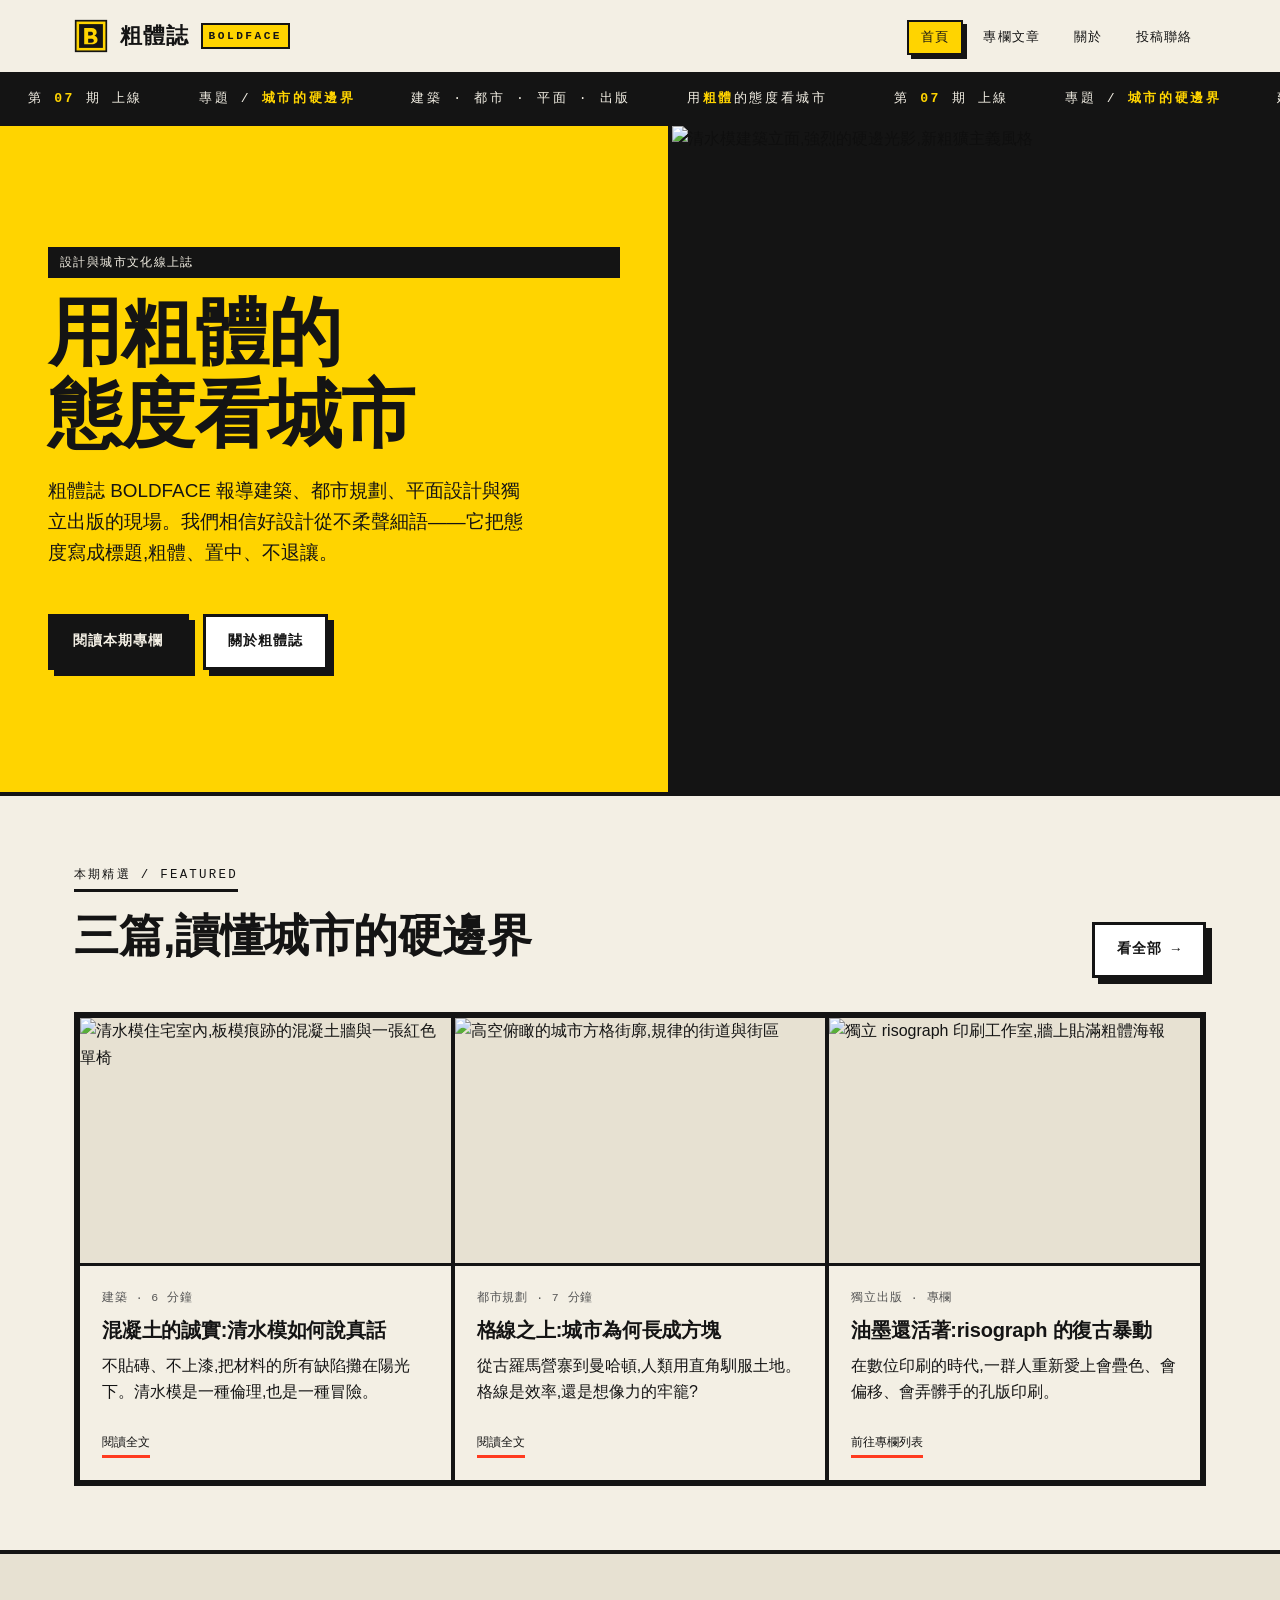
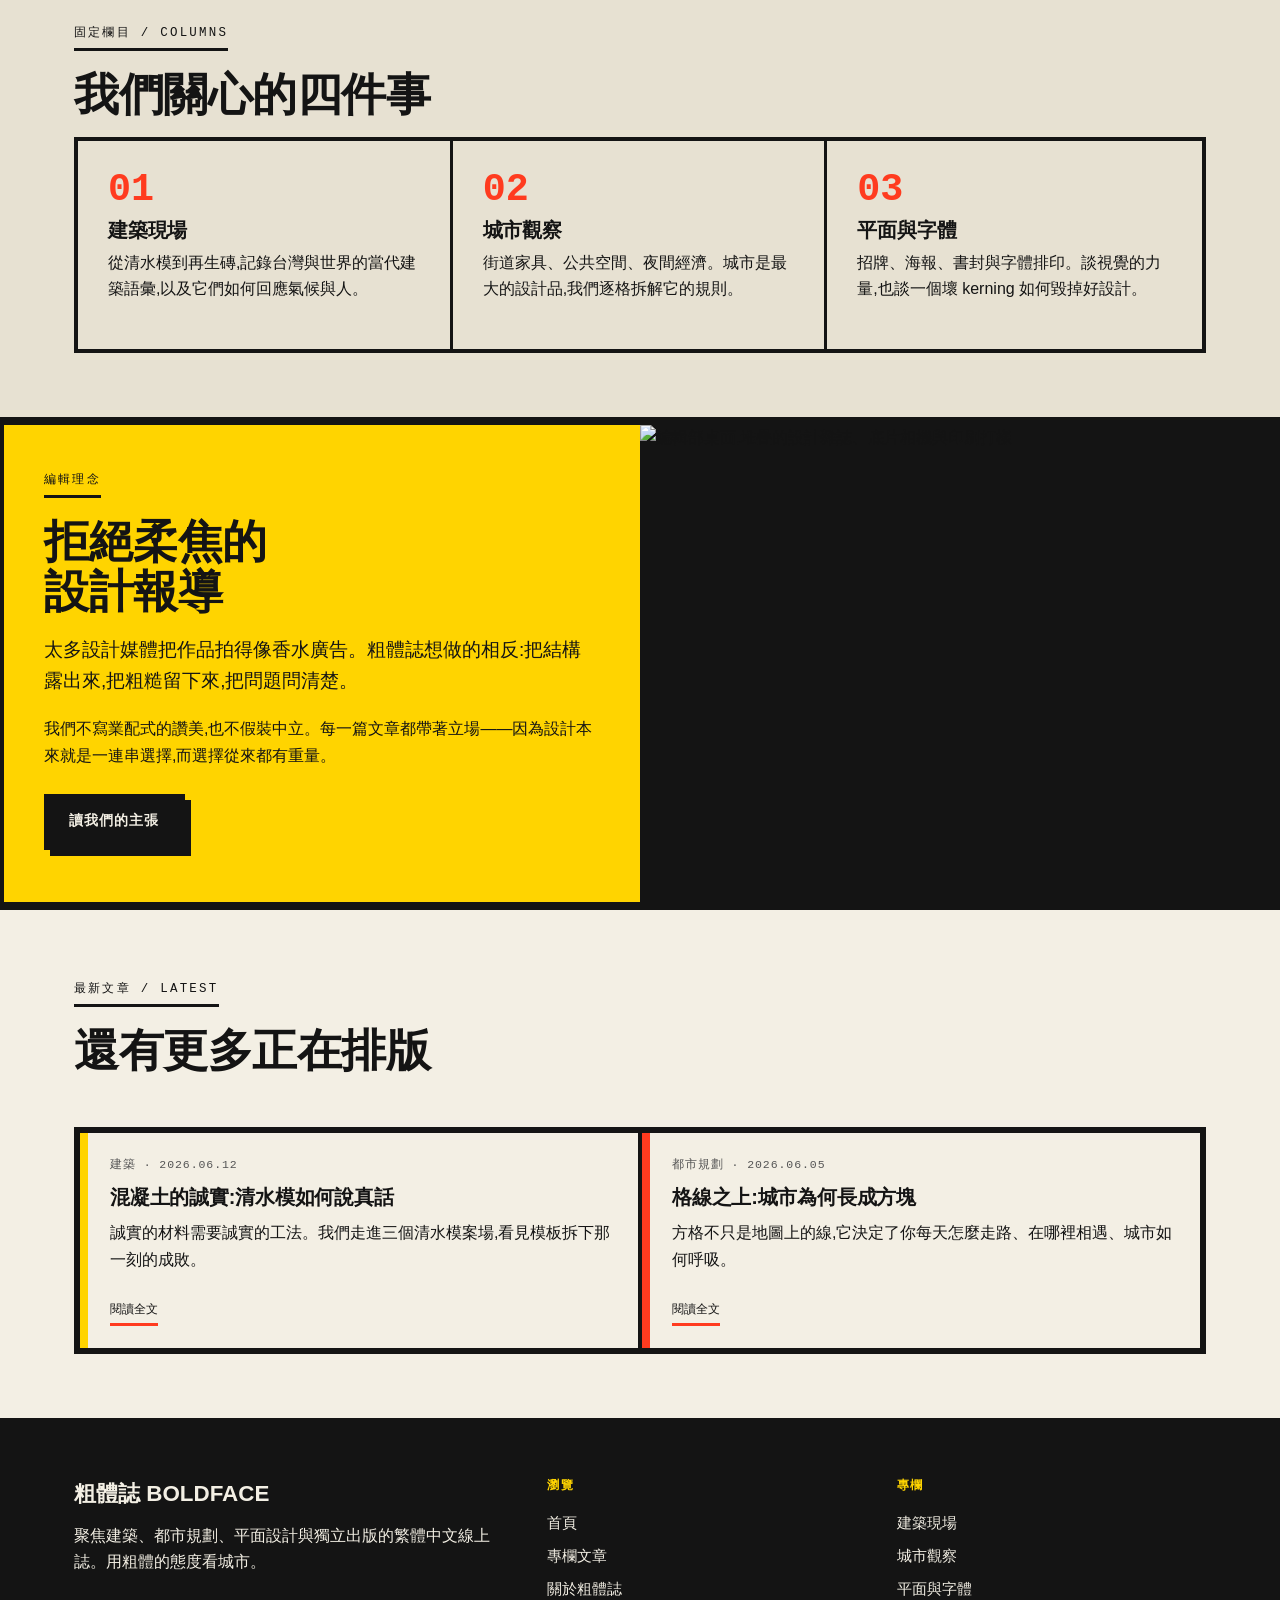
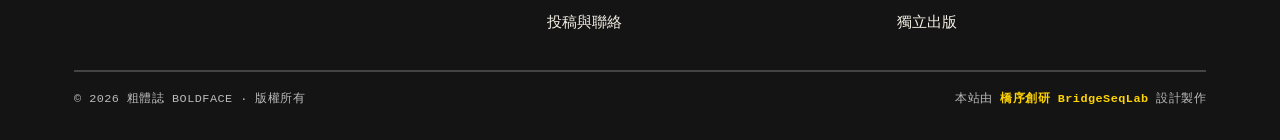
==== index.html @ cc8a8717 "feat: 粗體誌 BOLDFACE 設計與城市文化線上誌(預覽站初版)" ====
<!DOCTYPE html>
<html lang="zh-Hant">
<head>
<meta charset="UTF-8">
<meta name="viewport" content="width=device-width, initial-scale=1">
<title>粗體誌 BOLDFACE｜設計與城市文化線上誌</title>
<meta name="description" content="粗體誌 BOLDFACE 是一本聚焦建築、都市規劃、平面設計與獨立出版的繁體中文線上誌。我們用粗體的態度,報導城市裡值得被看見的設計現場。">
<meta name="keywords" content="設計誌,城市文化,建築設計,都市規劃,平面設計,字體排印,獨立出版,新粗獷主義">
<link rel="canonical" href="https://izzo24.github.io/boldface-mag/index.html">
<meta property="og:type" content="website">
<meta property="og:site_name" content="粗體誌 BOLDFACE">
<meta property="og:title" content="粗體誌 BOLDFACE｜設計與城市文化線上誌">
<meta property="og:description" content="聚焦建築、都市規劃、平面設計與獨立出版的繁體中文線上誌,用粗體的態度報導城市裡的設計現場。">
<meta property="og:url" content="https://izzo24.github.io/boldface-mag/index.html">
<meta property="og:image" content="https://izzo24.github.io/boldface-mag/images/hero.webp">
<meta name="twitter:card" content="summary_large_image">
<meta name="theme-color" content="#ffd400">
<link rel="icon" href="./logo.svg" type="image/svg+xml">
<link rel="stylesheet" href="./css/style.css">
<script type="application/ld+json">
{
  "@context":"https://schema.org",
  "@graph":[
    {
      "@type":"WebSite",
      "@id":"https://izzo24.github.io/boldface-mag/#website",
      "url":"https://izzo24.github.io/boldface-mag/",
      "name":"粗體誌 BOLDFACE",
      "inLanguage":"zh-Hant",
      "description":"聚焦建築、都市規劃、平面設計與獨立出版的繁體中文線上誌。",
      "publisher":{"@id":"https://izzo24.github.io/boldface-mag/#org"}
    },
    {
      "@type":"Organization",
      "@id":"https://izzo24.github.io/boldface-mag/#org",
      "name":"粗體誌 BOLDFACE",
      "url":"https://izzo24.github.io/boldface-mag/",
      "logo":"https://izzo24.github.io/boldface-mag/logo.svg",
      "slogan":"用粗體的態度看城市"
    },
    {
      "@type":"ItemList",
      "name":"本期精選",
      "itemListElement":[
        {"@type":"ListItem","position":1,"url":"https://izzo24.github.io/boldface-mag/article-concrete.html","name":"混凝土的誠實:清水模如何說真話"},
        {"@type":"ListItem","position":2,"url":"https://izzo24.github.io/boldface-mag/article-citygrid.html","name":"格線之上:城市為何長成方塊"},
        {"@type":"ListItem","position":3,"url":"https://izzo24.github.io/boldface-mag/articles.html","name":"全部專欄文章"}
      ]
    }
  ]
}
</script>
</head>
<body>
<a class="skip" href="#main">跳到主要內容</a>
<header class="site">
  <div class="wrap nav">
    <a class="brand" href="./index.html" aria-label="粗體誌 BOLDFACE 首頁">
      <svg width="34" height="34" viewBox="0 0 120 120" aria-hidden="true"><rect x="6" y="6" width="108" height="108" fill="#ffd400" stroke="#141414" stroke-width="6"/><rect x="18" y="18" width="84" height="84" fill="#141414"/><path d="M36 32h26c11 0 18 6 18 15 0 6-3 10-8 12 7 2 11 7 11 14 0 10-8 16-21 16H36V32zm14 13v13h9c5 0 8-2 8-6 0-5-3-7-9-7h-8zm0 25v14h11c6 0 9-3 9-7 0-5-4-7-10-7H50z" fill="#ffd400"/></svg>
      <span class="zh">粗體誌</span><span class="en">BOLDFACE</span>
    </a>
    <nav aria-label="主選單">
      <button class="navtoggle" aria-expanded="false" aria-controls="primary-menu">選單 ≡</button>
      <ul id="primary-menu">
        <li><a href="./index.html" aria-current="page">首頁</a></li>
        <li><a href="./articles.html">專欄文章</a></li>
        <li><a href="./about.html">關於</a></li>
        <li><a href="./contact.html">投稿聯絡</a></li>
      </ul>
    </nav>
  </div>
</header>

<div class="marquee" aria-hidden="true"><div>
  <span>第 <b>07</b> 期 上線</span><span>專題 / <b>城市的硬邊界</b></span><span>建築 · 都市 · 平面 · 出版</span><span>用<b>粗體</b>的態度看城市</span>
  <span>第 <b>07</b> 期 上線</span><span>專題 / <b>城市的硬邊界</b></span><span>建築 · 都市 · 平面 · 出版</span><span>用<b>粗體</b>的態度看城市</span>
</div></div>

<main id="main">
<!-- HERO -->
<section class="hero" style="padding:0">
  <div class="wrap" style="padding:0;max-width:none">
  <div class="hero-grid">
    <div class="hero-text">
      <span class="tag">設計與城市文化線上誌</span>
      <h1>用粗體的<br>態度看城市</h1>
      <p class="lead">粗體誌 BOLDFACE 報導建築、都市規劃、平面設計與獨立出版的現場。我們相信好設計從不柔聲細語——它把態度寫成標題,粗體、置中、不退讓。</p>
      <div class="hero-cta">
        <a class="btn solid" href="./articles.html">閱讀本期專欄</a>
        <a class="btn" href="./about.html">關於粗體誌</a>
      </div>
    </div>
    <div class="hero-media">
      <img src="./images/hero.webp" alt="清水模建築立面,強烈的硬邊光影,新粗獷主義風格" width="900" height="700">
    </div>
  </div>
  </div>
</section>

<!-- 精選 -->
<section>
  <div class="wrap">
    <div class="section-head">
      <div><span class="kicker">本期精選 / Featured</span><h2>三篇,讀懂城市的硬邊界</h2></div>
      <a class="btn" href="./articles.html">看全部 →</a>
    </div>
    <div class="cards">
      <a class="card" href="./article-concrete.html">
        <div class="thumb"><img src="./images/concrete.webp" alt="清水模住宅室內,板模痕跡的混凝土牆與一張紅色單椅" width="600" height="400"></div>
        <div class="body">
          <span class="meta">建築 · 6 分鐘</span>
          <h3>混凝土的誠實:清水模如何說真話</h3>
          <p>不貼磚、不上漆,把材料的所有缺陷攤在陽光下。清水模是一種倫理,也是一種冒險。</p>
          <span class="more">閱讀全文</span>
        </div>
      </a>
      <a class="card" href="./article-citygrid.html">
        <div class="thumb"><img src="./images/citygrid.webp" alt="高空俯瞰的城市方格街廓,規律的街道與街區" width="600" height="400"></div>
        <div class="body">
          <span class="meta">都市規劃 · 7 分鐘</span>
          <h3>格線之上:城市為何長成方塊</h3>
          <p>從古羅馬營寨到曼哈頓,人類用直角馴服土地。格線是效率,還是想像力的牢籠?</p>
          <span class="more">閱讀全文</span>
        </div>
      </a>
      <a class="card" href="./articles.html">
        <div class="thumb"><img src="./images/riso.webp" alt="獨立 risograph 印刷工作室,牆上貼滿粗體海報" width="600" height="400"></div>
        <div class="body">
          <span class="meta">獨立出版 · 專欄</span>
          <h3>油墨還活著:risograph 的復古暴動</h3>
          <p>在數位印刷的時代,一群人重新愛上會疊色、會偏移、會弄髒手的孔版印刷。</p>
          <span class="more">前往專欄列表</span>
        </div>
      </a>
    </div>
  </div>
</section>

<!-- 欄目 -->
<section style="background:var(--paper-2)">
  <div class="wrap">
    <span class="kicker">固定欄目 / Columns</span>
    <h2>我們關心的四件事</h2>
    <div class="feature-row">
      <div class="feature"><div class="num">01</div><h3>建築現場</h3><p>從清水模到再生磚,記錄台灣與世界的當代建築語彙,以及它們如何回應氣候與人。</p></div>
      <div class="feature"><div class="num">02</div><h3>城市觀察</h3><p>街道家具、公共空間、夜間經濟。城市是最大的設計品,我們逐格拆解它的規則。</p></div>
      <div class="feature"><div class="num">03</div><h3>平面與字體</h3><p>招牌、海報、書封與字體排印。談視覺的力量,也談一個壞 kerning 如何毀掉好設計。</p></div>
    </div>
  </div>
</section>

<!-- 理念 split -->
<section style="padding:0">
  <div class="wrap" style="padding:0;max-width:none">
  <div class="split">
    <div class="pane fill">
      <span class="kicker">編輯理念</span>
      <h2>拒絕柔焦的<br>設計報導</h2>
      <p class="lead">太多設計媒體把作品拍得像香水廣告。粗體誌想做的相反:把結構露出來,把粗糙留下來,把問題問清楚。</p>
      <p>我們不寫業配式的讚美,也不假裝中立。每一篇文章都帶著立場——因為設計本來就是一連串選擇,而選擇從來都有重量。</p>
      <a class="btn solid" href="./about.html" style="margin-top:8px">讀我們的主張</a>
    </div>
    <div class="pane media"><img src="./images/desk.webp" alt="編輯部桌面,堆疊的設計雜誌、底片相機與印刷打樣" width="800" height="600"></div>
  </div>
  </div>
</section>

<!-- 最新 -->
<section>
  <div class="wrap">
    <div class="section-head"><div><span class="kicker">最新文章 / Latest</span><h2>還有更多正在排版</h2></div></div>
    <div class="cards two">
      <a class="card" href="./article-concrete.html">
        <div class="body" style="border-left:8px solid var(--accent)">
          <span class="meta">建築 · 2026.06.12</span>
          <h3>混凝土的誠實:清水模如何說真話</h3>
          <p>誠實的材料需要誠實的工法。我們走進三個清水模案場,看見模板拆下那一刻的成敗。</p>
          <span class="more">閱讀全文</span>
        </div>
      </a>
      <a class="card" href="./article-citygrid.html">
        <div class="body" style="border-left:8px solid var(--accent-2)">
          <span class="meta">都市規劃 · 2026.06.05</span>
          <h3>格線之上:城市為何長成方塊</h3>
          <p>方格不只是地圖上的線,它決定了你每天怎麼走路、在哪裡相遇、城市如何呼吸。</p>
          <span class="more">閱讀全文</span>
        </div>
      </a>
    </div>
  </div>
</section>
</main>

<footer class="site">
  <div class="wrap">
    <div class="cols">
      <div>
        <div class="fbrand">粗體誌 BOLDFACE</div>
        <p>聚焦建築、都市規劃、平面設計與獨立出版的繁體中文線上誌。用粗體的態度看城市。</p>
      </div>
      <div>
        <h4>瀏覽</h4>
        <ul>
          <li><a href="./index.html">首頁</a></li>
          <li><a href="./articles.html">專欄文章</a></li>
          <li><a href="./about.html">關於粗體誌</a></li>
          <li><a href="./contact.html">投稿與聯絡</a></li>
        </ul>
      </div>
      <div>
        <h4>專欄</h4>
        <ul>
          <li><a href="./article-concrete.html">建築現場</a></li>
          <li><a href="./article-citygrid.html">城市觀察</a></li>
          <li><a href="./articles.html">平面與字體</a></li>
          <li><a href="./articles.html">獨立出版</a></li>
        </ul>
      </div>
    </div>
    <div class="colophon">
      <span>© <span id="year">2026</span> 粗體誌 BOLDFACE · 版權所有</span>
      <span>本站由 <b>橋序創研 BridgeSeqLab</b> 設計製作</span>
    </div>
  </div>
</footer>
<script src="./js/main.js"></script>
</body>
</html>
---- css/style.css ----
/* ===========================================================
   粗體誌 BOLDFACE — Neo-Brutalism 設計與城市文化線上誌
   配色與排版全以 CSS 變數控制
   =========================================================== */
:root{
  --ink:#141414;
  --paper:#f3efe4;
  --paper-2:#e7e1d2;
  --accent:#ffd400;   /* 強調黃 */
  --accent-2:#ff3b1f; /* 強調紅 */
  --accent-3:#1f4dff; /* 強調藍 */
  --white:#ffffff;
  --line:#141414;
  --shadow:6px 6px 0 var(--ink);
  --shadow-sm:4px 4px 0 var(--ink);
  --serif:"PingFang TC","Songti TC","Noto Serif TC",serif;
  --sans:"Helvetica Neue",Arial,"PingFang TC","Microsoft JhengHei",sans-serif;
  --mono:"SFMono-Regular",Consolas,"Liberation Mono",Menlo,monospace;
  --maxw:1180px;
}
*{box-sizing:border-box;margin:0;padding:0}
html{scroll-behavior:smooth}
body{
  font-family:var(--sans);
  background:var(--paper);
  color:var(--ink);
  line-height:1.65;
  -webkit-font-smoothing:antialiased;
  text-rendering:optimizeLegibility;
}
img{max-width:100%;display:block}
a{color:inherit;text-decoration:none}
.wrap{max-width:var(--maxw);margin:0 auto;padding:0 24px}

/* ---------- 共用標記 / 標籤 ---------- */
.tag{
  display:inline-block;font-family:var(--mono);font-size:.72rem;
  letter-spacing:.12em;text-transform:uppercase;
  background:var(--ink);color:var(--paper);
  padding:4px 10px;border:2px solid var(--ink);
}
.tag.alt{background:var(--accent);color:var(--ink)}
.tag.red{background:var(--accent-2);color:var(--white)}
.tag.blue{background:var(--accent-3);color:var(--white)}

/* ---------- 頂部導覽 ---------- */
.skip{position:absolute;left:-999px}
.skip:focus{left:8px;top:8px;background:var(--accent);padding:8px;z-index:99;border:2px solid var(--ink)}
header.site{
  border-bottom:4px solid var(--ink);
  background:var(--paper);
  position:sticky;top:0;z-index:50;
}
.nav{display:flex;align-items:center;justify-content:space-between;height:72px}
.brand{display:flex;align-items:center;gap:12px;font-weight:800}
.brand svg{display:block}
.brand .zh{font-size:1.35rem;letter-spacing:.04em}
.brand .en{font-family:var(--mono);font-size:.7rem;letter-spacing:.22em;background:var(--accent);padding:2px 6px;border:2px solid var(--ink)}
.nav ul{list-style:none;display:flex;gap:6px;align-items:center}
.nav ul a{
  font-family:var(--mono);font-size:.82rem;text-transform:uppercase;letter-spacing:.08em;
  padding:8px 12px;border:2px solid transparent;
}
.nav ul a:hover,.nav ul a[aria-current="page"]{border:2px solid var(--ink);background:var(--accent);box-shadow:var(--shadow-sm)}
.navtoggle{display:none;font-family:var(--mono);font-size:.8rem;border:3px solid var(--ink);background:var(--accent);padding:8px 12px;cursor:pointer;text-transform:uppercase}

/* ---------- 區塊標題 ---------- */
.kicker{font-family:var(--mono);font-size:.78rem;letter-spacing:.18em;text-transform:uppercase;display:inline-block;border-bottom:3px solid var(--ink);padding-bottom:4px;margin-bottom:18px}
h1,h2,h3{line-height:1.12;letter-spacing:-.01em}
h1{font-size:clamp(2.4rem,6vw,4.6rem);font-weight:800}
h2{font-size:clamp(1.8rem,3.6vw,2.8rem);font-weight:800;margin-bottom:18px}
h3{font-size:1.25rem;font-weight:800}
p{margin-bottom:1.05em}
.lead{font-size:1.18rem}

/* ---------- Hero ---------- */
.hero{border-bottom:4px solid var(--ink);background:var(--accent)}
.hero-grid{display:grid;grid-template-columns:1.05fr .95fr;min-height:74vh}
.hero-text{padding:56px 48px;display:flex;flex-direction:column;justify-content:center;border-right:4px solid var(--ink)}
.hero-text h1{margin:14px 0 18px}
.hero-text .lead{max-width:46ch}
.hero-media{position:relative;overflow:hidden;background:var(--ink)}
.hero-media img{width:100%;height:100%;object-fit:cover;filter:grayscale(.1) contrast(1.05)}
.hero-cta{display:flex;gap:14px;flex-wrap:wrap;margin-top:26px}

/* ---------- 按鈕 ---------- */
.btn{
  display:inline-block;font-family:var(--mono);text-transform:uppercase;letter-spacing:.08em;
  font-size:.85rem;font-weight:700;padding:14px 22px;border:3px solid var(--ink);
  background:var(--white);box-shadow:var(--shadow);transition:transform .08s,box-shadow .08s;cursor:pointer;
}
.btn:hover{transform:translate(2px,2px);box-shadow:var(--shadow-sm)}
.btn:active{transform:translate(6px,6px);box-shadow:0 0 0 var(--ink)}
.btn.solid{background:var(--ink);color:var(--paper)}
.btn.red{background:var(--accent-2);color:var(--white)}

/* ---------- 區段 ---------- */
section{padding:64px 0;border-bottom:4px solid var(--ink)}
.section-head{display:flex;align-items:flex-end;justify-content:space-between;gap:20px;margin-bottom:34px;flex-wrap:wrap}

/* ---------- 文章卡片格 ---------- */
.cards{display:grid;grid-template-columns:repeat(3,1fr);gap:0;border:4px solid var(--ink);background:var(--ink)}
.cards.two{grid-template-columns:repeat(2,1fr)}
.card{background:var(--paper);border:2px solid var(--ink);display:flex;flex-direction:column}
.card .thumb{aspect-ratio:3/2;overflow:hidden;border-bottom:3px solid var(--ink);background:var(--paper-2)}
.card .thumb img{width:100%;height:100%;object-fit:cover}
.card .body{padding:22px;display:flex;flex-direction:column;gap:10px;flex:1}
.card .meta{font-family:var(--mono);font-size:.72rem;letter-spacing:.08em;text-transform:uppercase;color:#555}
.card h3{margin:2px 0}
.card .more{margin-top:auto;font-family:var(--mono);font-size:.78rem;text-transform:uppercase;border-bottom:3px solid var(--accent-2);align-self:flex-start;padding-bottom:2px}
.card:hover h3{text-decoration:underline;text-decoration-thickness:3px}

/* ---------- 條列特色 ---------- */
.feature-row{display:grid;grid-template-columns:repeat(3,1fr);gap:0;border:4px solid var(--ink)}
.feature{padding:30px;border-right:3px solid var(--ink)}
.feature:last-child{border-right:none}
.feature .num{font-family:var(--mono);font-size:2.4rem;font-weight:800;color:var(--accent-2);line-height:1}
.feature h3{margin:10px 0 8px}

/* ---------- 雙欄 split ---------- */
.split{display:grid;grid-template-columns:1fr 1fr;gap:0;border:4px solid var(--ink);align-items:stretch}
.split .pane{padding:40px}
.split .pane.media{padding:0;background:var(--ink);min-height:340px}
.split .pane.media img{width:100%;height:100%;object-fit:cover}
.split .pane.fill{background:var(--accent)}

/* ---------- 文章內文 ---------- */
.article{max-width:760px;margin:0 auto}
.article .hero-img{border:4px solid var(--ink);box-shadow:var(--shadow);margin:8px 0 36px;aspect-ratio:16/9;overflow:hidden}
.article .hero-img img{width:100%;height:100%;object-fit:cover}
.article-body p{font-size:1.08rem}
.article-body h2{margin-top:40px;font-size:1.7rem;border-left:8px solid var(--accent);padding-left:14px}
.article-body h3{margin-top:28px}
.article-body blockquote{border:3px solid var(--ink);background:var(--accent);padding:22px;margin:28px 0;font-size:1.3rem;font-weight:800;box-shadow:var(--shadow-sm)}
.article-body ul{margin:0 0 1.1em 1.3em}
.article-body li{margin-bottom:.4em}
.byline{font-family:var(--mono);font-size:.8rem;text-transform:uppercase;letter-spacing:.06em;display:flex;gap:14px;flex-wrap:wrap;border-top:3px solid var(--ink);border-bottom:3px solid var(--ink);padding:14px 0;margin-bottom:30px}

/* ---------- 麵包屑 ---------- */
.crumbs{font-family:var(--mono);font-size:.74rem;text-transform:uppercase;letter-spacing:.06em;padding:16px 0;color:#555}
.crumbs a:hover{color:var(--ink);text-decoration:underline}

/* ---------- 表單 ---------- */
.form{display:grid;gap:18px;max-width:620px}
.field label{display:block;font-family:var(--mono);font-size:.78rem;text-transform:uppercase;letter-spacing:.08em;margin-bottom:6px}
.field input,.field textarea,.field select{
  width:100%;font-family:var(--sans);font-size:1rem;padding:13px 14px;
  border:3px solid var(--ink);background:var(--white);
}
.field input:focus,.field textarea:focus,.field select:focus{outline:none;box-shadow:var(--shadow-sm);background:#fffef5}
.note{font-family:var(--mono);font-size:.78rem;color:#555}

/* ---------- 跑馬燈 ---------- */
.marquee{overflow:hidden;border-bottom:4px solid var(--ink);background:var(--ink);color:var(--paper)}
.marquee div{display:inline-block;white-space:nowrap;font-family:var(--mono);text-transform:uppercase;letter-spacing:.2em;padding:12px 0;animation:scroll 28s linear infinite;font-size:.82rem}
.marquee span{padding:0 28px}
.marquee span b{color:var(--accent)}
@keyframes scroll{from{transform:translateX(0)}to{transform:translateX(-50%)}}

/* ---------- 頁尾 ---------- */
footer.site{background:var(--ink);color:var(--paper);padding:54px 0 30px}
footer.site .cols{display:grid;grid-template-columns:1.4fr 1fr 1fr;gap:40px;margin-bottom:36px}
footer.site h4{font-family:var(--mono);font-size:.78rem;text-transform:uppercase;letter-spacing:.12em;color:var(--accent);margin-bottom:14px}
footer.site a{color:var(--paper)}
footer.site a:hover{color:var(--accent);text-decoration:underline}
footer.site ul{list-style:none;display:grid;gap:8px;font-size:.95rem}
footer.site .fbrand{font-size:1.4rem;font-weight:800;margin-bottom:10px}
.colophon{border-top:2px solid #444;padding-top:18px;font-family:var(--mono);font-size:.74rem;letter-spacing:.04em;color:#bbb;display:flex;justify-content:space-between;flex-wrap:wrap;gap:10px}
.colophon b{color:var(--accent)}

/* ---------- 404 ---------- */
.err{min-height:60vh;display:flex;flex-direction:column;align-items:center;justify-content:center;text-align:center;padding:60px 24px}
.err .big{font-size:clamp(5rem,18vw,12rem);font-weight:800;line-height:.9;color:var(--accent-2);-webkit-text-stroke:3px var(--ink)}

/* ---------- RWD ---------- */
@media(max-width:900px){
  .hero-grid{grid-template-columns:1fr}
  .hero-text{border-right:none;border-bottom:4px solid var(--ink);padding:40px 24px}
  .hero-media{min-height:46vh}
  .cards,.cards.two{grid-template-columns:1fr}
  .feature-row{grid-template-columns:1fr}
  .feature{border-right:none;border-bottom:3px solid var(--ink)}
  .feature:last-child{border-bottom:none}
  .split{grid-template-columns:1fr}
  .split .pane.media{min-height:240px}
  footer.site .cols{grid-template-columns:1fr;gap:28px}
  .nav ul{
    display:none;position:absolute;top:72px;left:0;right:0;flex-direction:column;gap:0;
    background:var(--paper);border-bottom:4px solid var(--ink);
  }
  .nav ul.open{display:flex}
  .nav ul li{border-top:2px solid var(--ink)}
  .nav ul a{display:block;padding:16px 24px}
  .nav ul a:hover,.nav ul a[aria-current="page"]{box-shadow:none}
  .navtoggle{display:inline-block}
}
@media(max-width:520px){
  .wrap{padding:0 16px}
  .hero-text{padding:32px 16px}
  section{padding:44px 0}
}
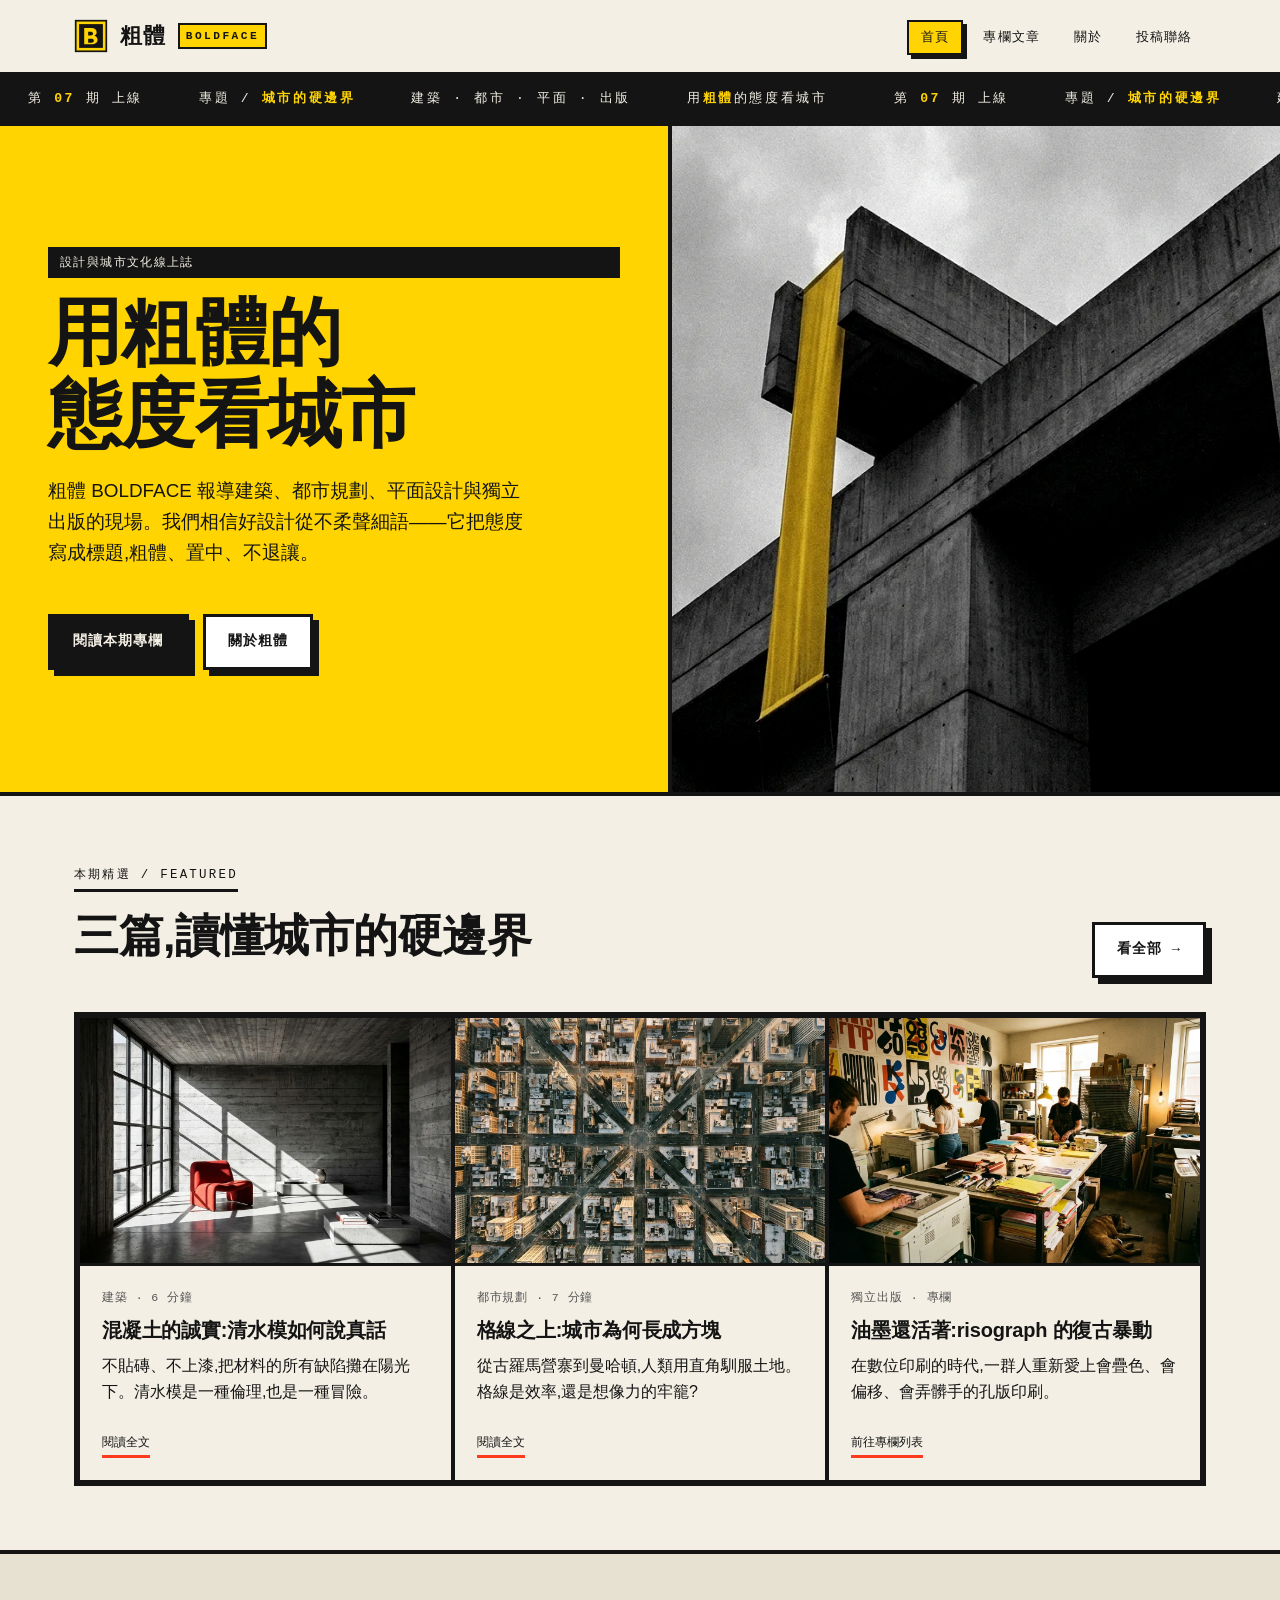
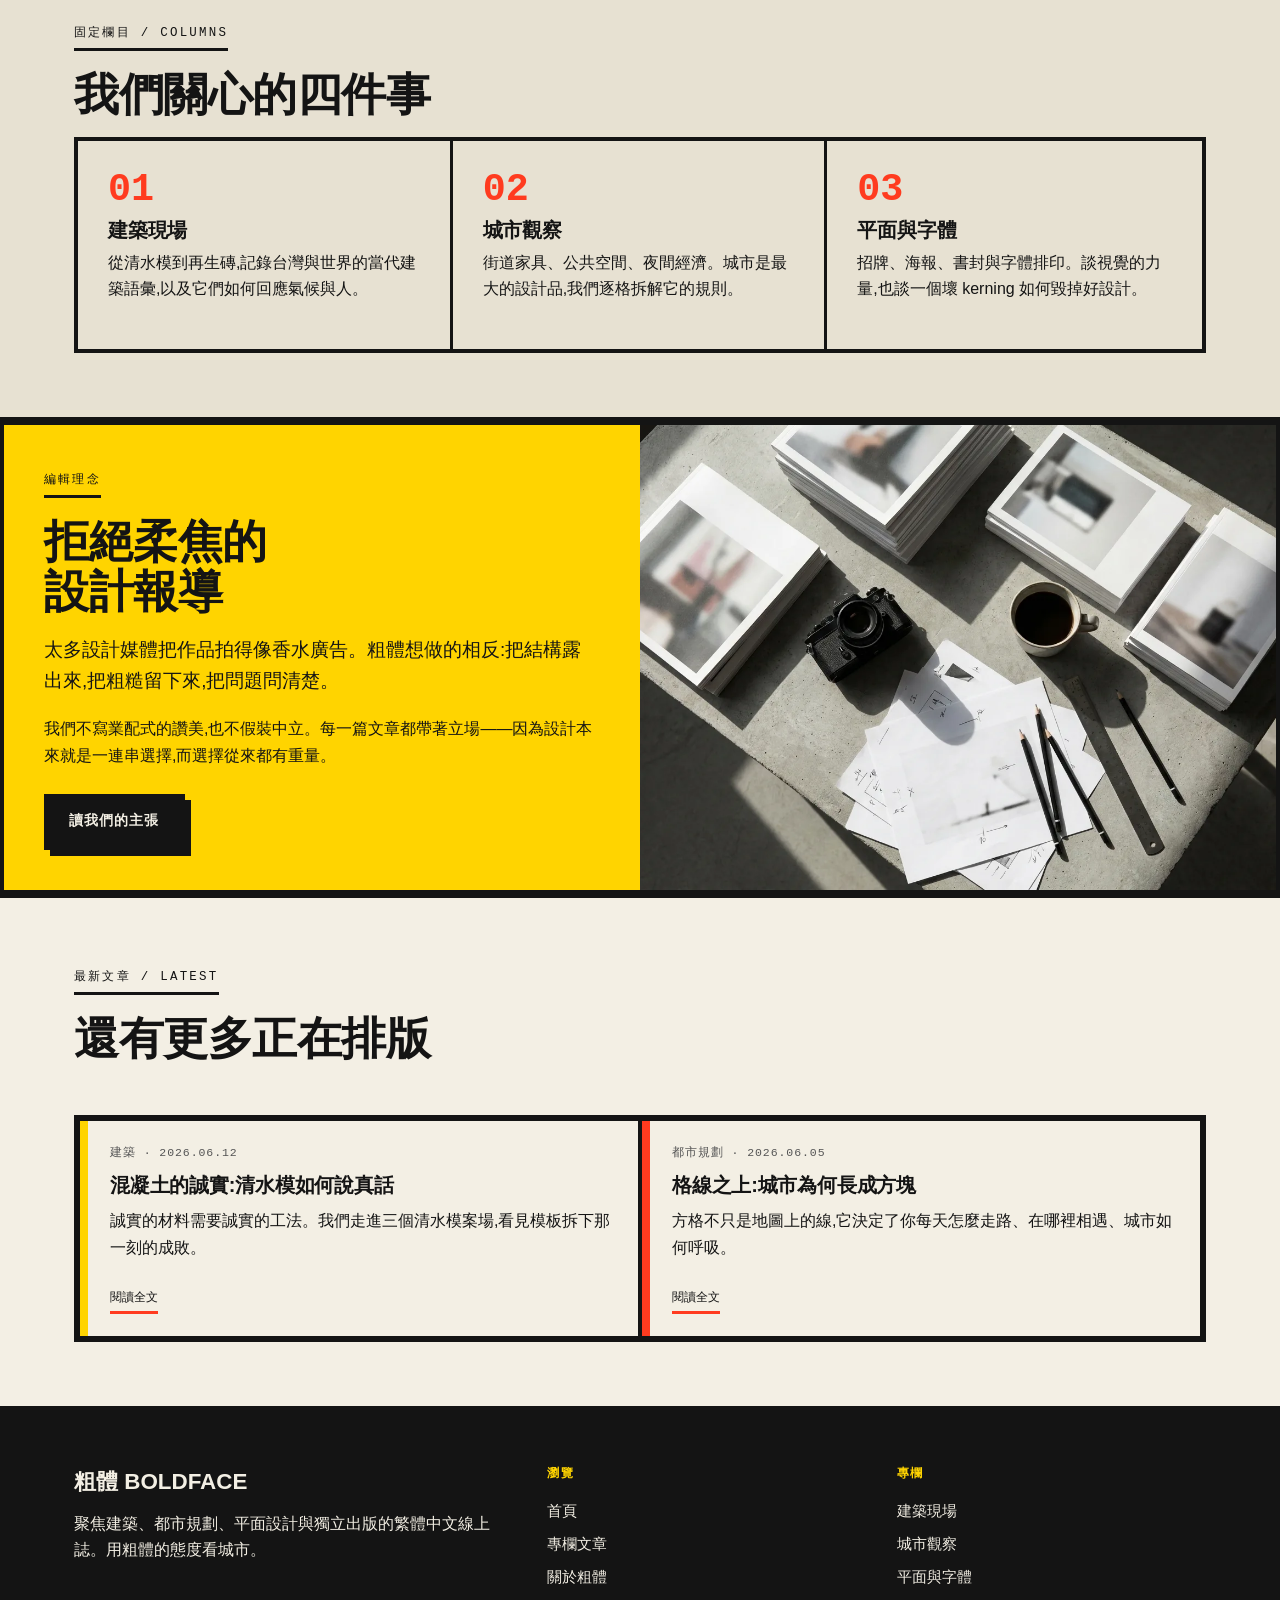
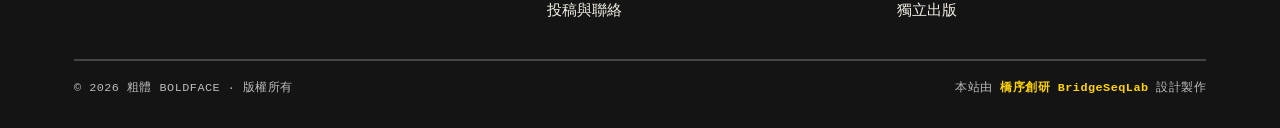
==== commit 0d0c2e85: "rename: 品牌站名去「誌」（更符合台灣命名）" ====
--- a/index.html
+++ b/index.html
@@ -3,13 +3,13 @@
 <head>
 <meta charset="UTF-8">
 <meta name="viewport" content="width=device-width, initial-scale=1">
-<title>粗體誌 BOLDFACE｜設計與城市文化線上誌</title>
-<meta name="description" content="粗體誌 BOLDFACE 是一本聚焦建築、都市規劃、平面設計與獨立出版的繁體中文線上誌。我們用粗體的態度,報導城市裡值得被看見的設計現場。">
+<title>粗體 BOLDFACE｜設計與城市文化線上誌</title>
+<meta name="description" content="粗體 BOLDFACE 是一本聚焦建築、都市規劃、平面設計與獨立出版的繁體中文線上誌。我們用粗體的態度,報導城市裡值得被看見的設計現場。">
 <meta name="keywords" content="設計誌,城市文化,建築設計,都市規劃,平面設計,字體排印,獨立出版,新粗獷主義">
 <link rel="canonical" href="https://izzo24.github.io/boldface-mag/index.html">
 <meta property="og:type" content="website">
-<meta property="og:site_name" content="粗體誌 BOLDFACE">
-<meta property="og:title" content="粗體誌 BOLDFACE｜設計與城市文化線上誌">
+<meta property="og:site_name" content="粗體 BOLDFACE">
+<meta property="og:title" content="粗體 BOLDFACE｜設計與城市文化線上誌">
 <meta property="og:description" content="聚焦建築、都市規劃、平面設計與獨立出版的繁體中文線上誌,用粗體的態度報導城市裡的設計現場。">
 <meta property="og:url" content="https://izzo24.github.io/boldface-mag/index.html">
 <meta property="og:image" content="https://izzo24.github.io/boldface-mag/images/hero.webp">
@@ -25,7 +25,7 @@
       "@type":"WebSite",
       "@id":"https://izzo24.github.io/boldface-mag/#website",
       "url":"https://izzo24.github.io/boldface-mag/",
-      "name":"粗體誌 BOLDFACE",
+      "name":"粗體 BOLDFACE",
       "inLanguage":"zh-Hant",
       "description":"聚焦建築、都市規劃、平面設計與獨立出版的繁體中文線上誌。",
       "publisher":{"@id":"https://izzo24.github.io/boldface-mag/#org"}
@@ -33,7 +33,7 @@
     {
       "@type":"Organization",
       "@id":"https://izzo24.github.io/boldface-mag/#org",
-      "name":"粗體誌 BOLDFACE",
+      "name":"粗體 BOLDFACE",
       "url":"https://izzo24.github.io/boldface-mag/",
       "logo":"https://izzo24.github.io/boldface-mag/logo.svg",
       "slogan":"用粗體的態度看城市"
@@ -55,9 +55,9 @@
 <a class="skip" href="#main">跳到主要內容</a>
 <header class="site">
   <div class="wrap nav">
-    <a class="brand" href="./index.html" aria-label="粗體誌 BOLDFACE 首頁">
+    <a class="brand" href="./index.html" aria-label="粗體 BOLDFACE 首頁">
       <svg width="34" height="34" viewBox="0 0 120 120" aria-hidden="true"><rect x="6" y="6" width="108" height="108" fill="#ffd400" stroke="#141414" stroke-width="6"/><rect x="18" y="18" width="84" height="84" fill="#141414"/><path d="M36 32h26c11 0 18 6 18 15 0 6-3 10-8 12 7 2 11 7 11 14 0 10-8 16-21 16H36V32zm14 13v13h9c5 0 8-2 8-6 0-5-3-7-9-7h-8zm0 25v14h11c6 0 9-3 9-7 0-5-4-7-10-7H50z" fill="#ffd400"/></svg>
-      <span class="zh">粗體誌</span><span class="en">BOLDFACE</span>
+      <span class="zh">粗體</span><span class="en">BOLDFACE</span>
     </a>
     <nav aria-label="主選單">
       <button class="navtoggle" aria-expanded="false" aria-controls="primary-menu">選單 ≡</button>
@@ -84,10 +84,10 @@
     <div class="hero-text">
       <span class="tag">設計與城市文化線上誌</span>
       <h1>用粗體的<br>態度看城市</h1>
-      <p class="lead">粗體誌 BOLDFACE 報導建築、都市規劃、平面設計與獨立出版的現場。我們相信好設計從不柔聲細語——它把態度寫成標題,粗體、置中、不退讓。</p>
+      <p class="lead">粗體 BOLDFACE 報導建築、都市規劃、平面設計與獨立出版的現場。我們相信好設計從不柔聲細語——它把態度寫成標題,粗體、置中、不退讓。</p>
       <div class="hero-cta">
         <a class="btn solid" href="./articles.html">閱讀本期專欄</a>
-        <a class="btn" href="./about.html">關於粗體誌</a>
+        <a class="btn" href="./about.html">關於粗體</a>
       </div>
     </div>
     <div class="hero-media">
@@ -156,7 +156,7 @@
     <div class="pane fill">
       <span class="kicker">編輯理念</span>
       <h2>拒絕柔焦的<br>設計報導</h2>
-      <p class="lead">太多設計媒體把作品拍得像香水廣告。粗體誌想做的相反:把結構露出來,把粗糙留下來,把問題問清楚。</p>
+      <p class="lead">太多設計媒體把作品拍得像香水廣告。粗體想做的相反:把結構露出來,把粗糙留下來,把問題問清楚。</p>
       <p>我們不寫業配式的讚美,也不假裝中立。每一篇文章都帶著立場——因為設計本來就是一連串選擇,而選擇從來都有重量。</p>
       <a class="btn solid" href="./about.html" style="margin-top:8px">讀我們的主張</a>
     </div>
@@ -195,7 +195,7 @@
   <div class="wrap">
     <div class="cols">
       <div>
-        <div class="fbrand">粗體誌 BOLDFACE</div>
+        <div class="fbrand">粗體 BOLDFACE</div>
         <p>聚焦建築、都市規劃、平面設計與獨立出版的繁體中文線上誌。用粗體的態度看城市。</p>
       </div>
       <div>
@@ -203,7 +203,7 @@
         <ul>
           <li><a href="./index.html">首頁</a></li>
           <li><a href="./articles.html">專欄文章</a></li>
-          <li><a href="./about.html">關於粗體誌</a></li>
+          <li><a href="./about.html">關於粗體</a></li>
           <li><a href="./contact.html">投稿與聯絡</a></li>
         </ul>
       </div>
@@ -218,7 +218,7 @@
       </div>
     </div>
     <div class="colophon">
-      <span>© <span id="year">2026</span> 粗體誌 BOLDFACE · 版權所有</span>
+      <span>© <span id="year">2026</span> 粗體 BOLDFACE · 版權所有</span>
       <span>本站由 <b>橋序創研 BridgeSeqLab</b> 設計製作</span>
     </div>
   </div>
